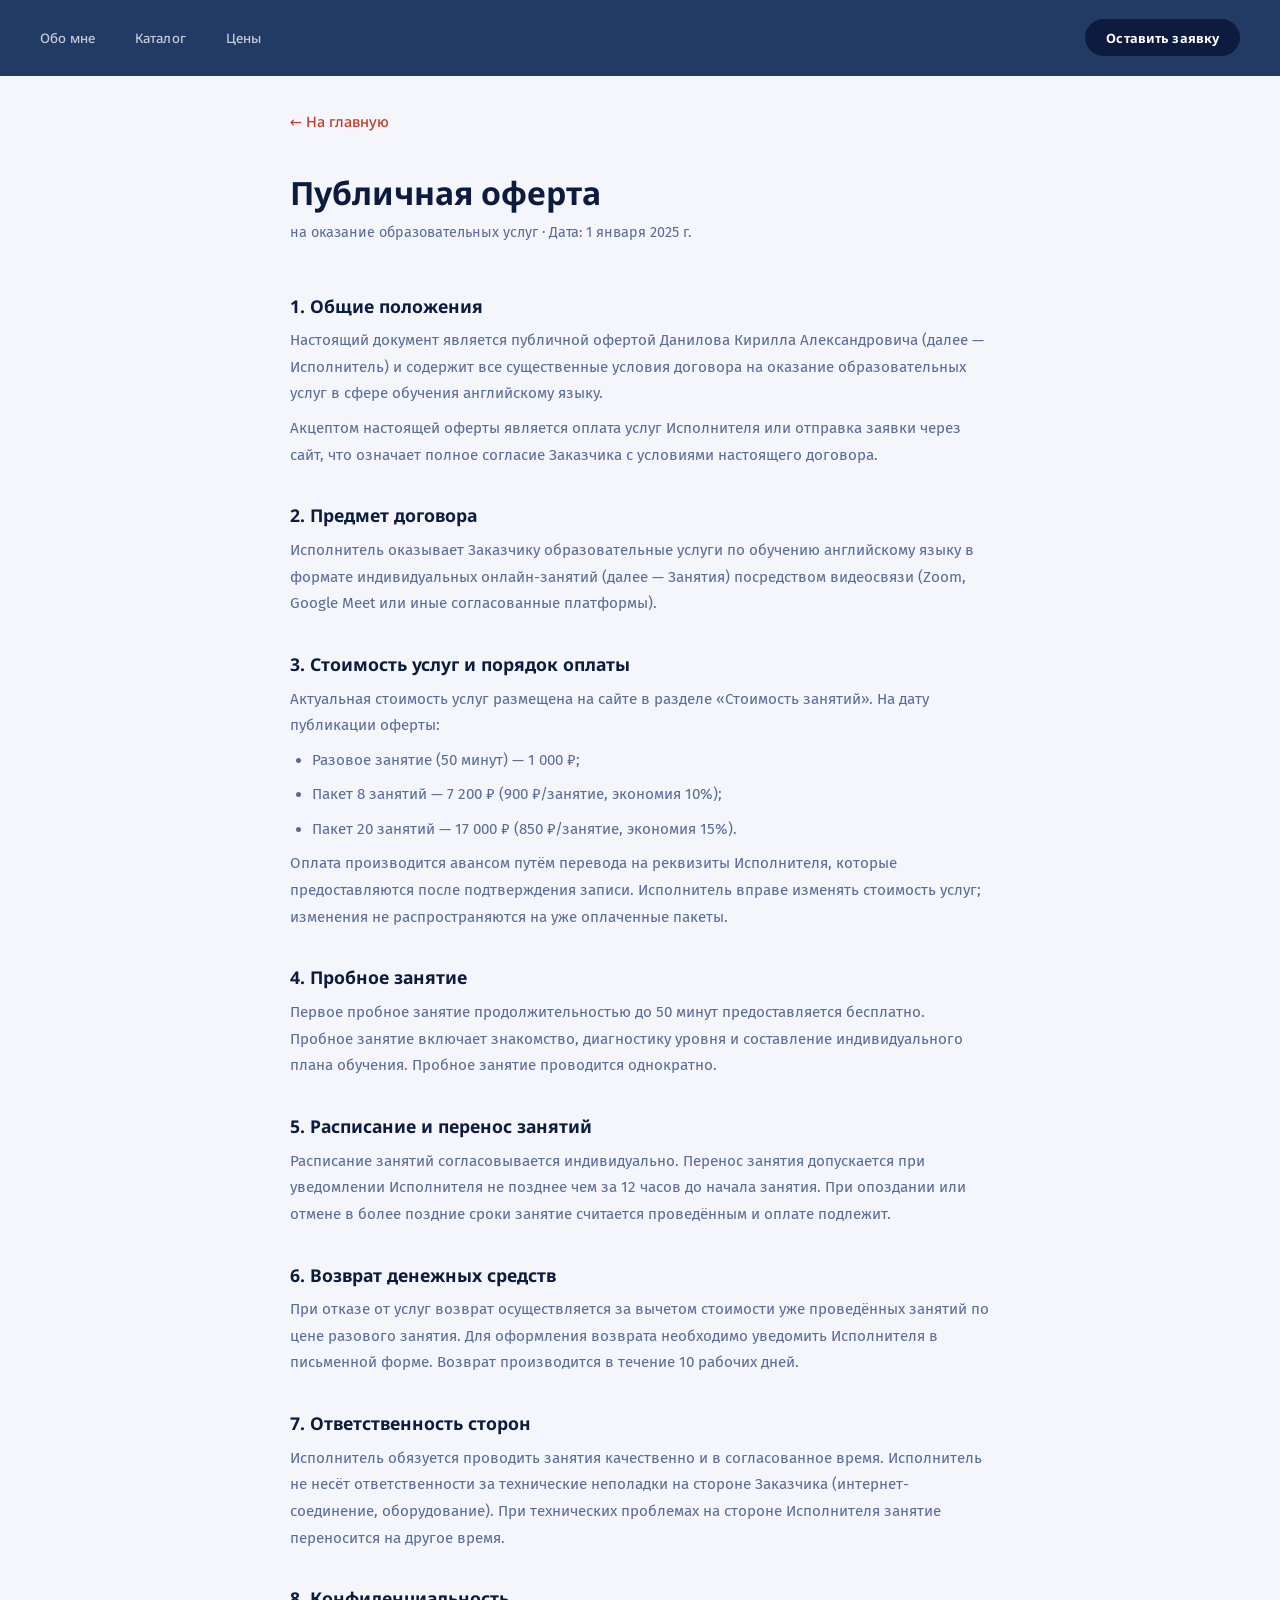
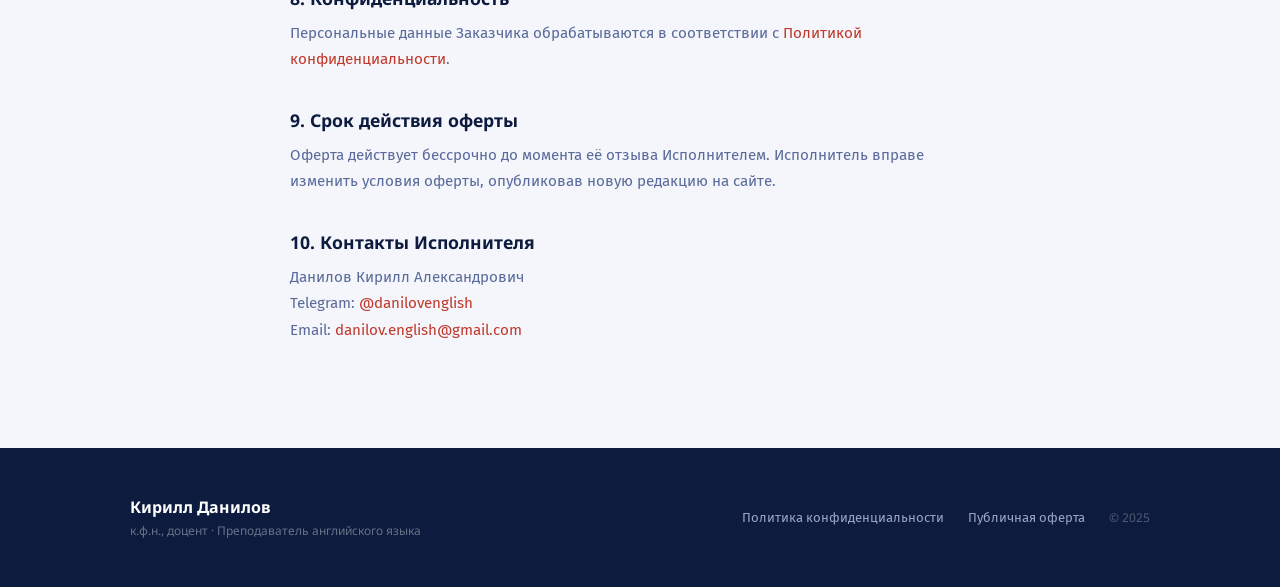
==== offer.html @ 8b26656d "Add privacy policy, public offer, cookie banner, footer links" ====
<!DOCTYPE html>
<html lang="ru">
<head>
  <meta charset="UTF-8" />
  <meta name="viewport" content="width=device-width, initial-scale=1.0" />
  <title>Публичная оферта — Кирилл Данилов</title>
  <link rel="preconnect" href="https://fonts.googleapis.com" />
  <link rel="preconnect" href="https://fonts.gstatic.com" crossorigin />
  <link href="https://fonts.googleapis.com/css2?family=Fira+Sans:wght@400;500&family=Noto+Sans:wght@400;600;700&display=swap" rel="stylesheet" />
  <link rel="stylesheet" href="style.css?v=25" />
  <style>
    .doc { max-width: 780px; margin: 0 auto; padding: 7rem 2.5rem 6rem; }
    .doc h1 { font-family: var(--font-head); font-size: 2rem; font-weight: 700; color: var(--ink); margin-bottom: 0.4rem; }
    .doc .doc__date { color: var(--ink-muted); font-size: 0.9rem; margin-bottom: 3rem; }
    .doc h2 { font-family: var(--font-head); font-size: 1.1rem; font-weight: 700; color: var(--ink); margin: 2.2rem 0 0.6rem; }
    .doc p, .doc li { color: var(--ink-muted); line-height: 1.75; font-size: 0.95rem; margin-bottom: 0.5rem; }
    .doc ul { padding-left: 1.4rem; list-style: disc; }
    .doc a { color: var(--accent); }
    .doc__back { display: inline-flex; align-items: center; gap: 0.4rem; color: var(--ink-mid); font-size: 0.9rem; font-weight: 500; margin-bottom: 2.5rem; font-family: var(--font-head); }
    .doc__back:hover { color: var(--accent); }
  </style>
</head>
<body>
<nav class="nav scrolled" id="nav">
  <div class="nav__inner" style="background: rgba(26,53,96,0.97);">
    <div class="nav__links">
      <a href="index.html#about">Обо мне</a>
      <a href="index.html#courses">Каталог</a>
      <a href="index.html#price">Цены</a>
    </div>
    <a href="index.html#booking" class="btn btn--nav">Оставить заявку</a>
  </div>
</nav>

<main class="doc">
  <a href="index.html" class="doc__back">← На главную</a>
  <h1>Публичная оферта</h1>
  <p class="doc__date">на оказание образовательных услуг · Дата: 1 января 2025 г.</p>

  <h2>1. Общие положения</h2>
  <p>Настоящий документ является публичной офертой Данилова Кирилла Александровича (далее — Исполнитель) и содержит все существенные условия договора на оказание образовательных услуг в сфере обучения английскому языку.</p>
  <p>Акцептом настоящей оферты является оплата услуг Исполнителя или отправка заявки через сайт, что означает полное согласие Заказчика с условиями настоящего договора.</p>

  <h2>2. Предмет договора</h2>
  <p>Исполнитель оказывает Заказчику образовательные услуги по обучению английскому языку в формате индивидуальных онлайн-занятий (далее — Занятия) посредством видеосвязи (Zoom, Google Meet или иные согласованные платформы).</p>

  <h2>3. Стоимость услуг и порядок оплаты</h2>
  <p>Актуальная стоимость услуг размещена на сайте в разделе «Стоимость занятий». На дату публикации оферты:</p>
  <ul>
    <li>Разовое занятие (50 минут) — 1 000 ₽;</li>
    <li>Пакет 8 занятий — 7 200 ₽ (900 ₽/занятие, экономия 10%);</li>
    <li>Пакет 20 занятий — 17 000 ₽ (850 ₽/занятие, экономия 15%).</li>
  </ul>
  <p>Оплата производится авансом путём перевода на реквизиты Исполнителя, которые предоставляются после подтверждения записи. Исполнитель вправе изменять стоимость услуг; изменения не распространяются на уже оплаченные пакеты.</p>

  <h2>4. Пробное занятие</h2>
  <p>Первое пробное занятие продолжительностью до 50 минут предоставляется бесплатно. Пробное занятие включает знакомство, диагностику уровня и составление индивидуального плана обучения. Пробное занятие проводится однократно.</p>

  <h2>5. Расписание и перенос занятий</h2>
  <p>Расписание занятий согласовывается индивидуально. Перенос занятия допускается при уведомлении Исполнителя не позднее чем за 12 часов до начала занятия. При опоздании или отмене в более поздние сроки занятие считается проведённым и оплате подлежит.</p>

  <h2>6. Возврат денежных средств</h2>
  <p>При отказе от услуг возврат осуществляется за вычетом стоимости уже проведённых занятий по цене разового занятия. Для оформления возврата необходимо уведомить Исполнителя в письменной форме. Возврат производится в течение 10 рабочих дней.</p>

  <h2>7. Ответственность сторон</h2>
  <p>Исполнитель обязуется проводить занятия качественно и в согласованное время. Исполнитель не несёт ответственности за технические неполадки на стороне Заказчика (интернет-соединение, оборудование). При технических проблемах на стороне Исполнителя занятие переносится на другое время.</p>

  <h2>8. Конфиденциальность</h2>
  <p>Персональные данные Заказчика обрабатываются в соответствии с <a href="privacy.html">Политикой конфиденциальности</a>.</p>

  <h2>9. Срок действия оферты</h2>
  <p>Оферта действует бессрочно до момента её отзыва Исполнителем. Исполнитель вправе изменить условия оферты, опубликовав новую редакцию на сайте.</p>

  <h2>10. Контакты Исполнителя</h2>
  <p>Данилов Кирилл Александрович<br>
  Telegram: <a href="https://t.me/danilovenglish" target="_blank">@danilovenglish</a><br>
  Email: <a href="mailto:danilov.english@gmail.com">danilov.english@gmail.com</a></p>
</main>

<footer class="footer">
  <div class="container footer__inner">
    <div>
      <div class="footer__name">Кирилл Данилов</div>
      <div class="footer__sub">к.ф.н., доцент · Преподаватель английского языка</div>
    </div>
    <div style="display:flex;gap:1.5rem;align-items:center;flex-wrap:wrap;">
      <a href="privacy.html" style="color:var(--ink-faint);font-size:0.82rem;">Политика конфиденциальности</a>
      <a href="offer.html" style="color:var(--ink-faint);font-size:0.82rem;">Публичная оферта</a>
      <div class="footer__copy">© 2025</div>
    </div>
  </div>
</footer>
</body>
</html>
---- style.css ----
/* ── Variables ── */
:root {
  --warm:         #EEF1F8;
  --warm-mid:     #D6DCF0;
  --warm-dark:    #B0BCE0;
  --accent:       #C0392B;
  --accent-hi:    #A93226;
  --accent-light: #FDECEA;
  --stone:        #E8ECF5;
  --ink:          #0D1B3E;
  --ink-mid:      #2E4080;
  --ink-muted:    #5A6A9A;
  --ink-faint:    #9AA4C8;
  --bg:           #F4F6FB;
  --white:        #ffffff;
  --dark:         #1A3560;
  --border:       #D0D8EE;
  --radius-sm:    10px;
  --radius-md:    18px;
  --radius-lg:    28px;
  --radius-pill:  999px;
  --font-head:    'Noto Sans', system-ui, sans-serif;
  --font-body:    'Fira Sans', system-ui, sans-serif;
  --transition:   0.22s cubic-bezier(0.16, 1, 0.3, 1);
  --shadow-card:  0 1px 3px rgba(30,28,26,0.06), 0 4px 16px rgba(30,28,26,0.06);
  --shadow-lg:    0 4px 24px rgba(30,28,26,0.12), 0 1px 4px rgba(30,28,26,0.06);
}

/* ── Reset ── */
*, *::before, *::after { box-sizing: border-box; margin: 0; padding: 0; }
html { scroll-behavior: smooth; font-size: 16px; }
body {
  font-family: var(--font-body);
  color: var(--ink);
  background: var(--bg);
  overflow-x: hidden;
  -webkit-font-smoothing: antialiased;
}
img { max-width: 100%; display: block; }
a   { text-decoration: none; color: inherit; }
ul  { list-style: none; }

.container {
  max-width: 1100px;
  margin: 0 auto;
  padding: 0 2.5rem;
}

/* ── Buttons ── */
.btn {
  display: inline-flex;
  align-items: center;
  justify-content: center;
  font-family: var(--font-head);
  font-weight: 700;
  font-size: 0.9rem;
  padding: 0.9rem 2rem;
  border: none;
  border-radius: var(--radius-pill);
  cursor: pointer;
  transition: transform var(--transition), background var(--transition), box-shadow var(--transition);
  white-space: nowrap;
  letter-spacing: 0.01em;
}
.btn--pink {
  background: var(--accent);
  color: var(--white);
  box-shadow: 0 2px 8px rgba(184,112,84,0.3);
}
.btn--pink:hover {
  background: var(--accent-hi);
  transform: translateY(-2px);
  box-shadow: 0 4px 16px rgba(184,112,84,0.35);
}
.btn--pink:active { transform: translateY(0); }
.btn--outline {
  background: transparent;
  color: var(--ink);
  border: 1.5px solid var(--border);
}
.btn--outline:hover {
  border-color: var(--ink);
  background: var(--ink);
  color: var(--white);
  transform: translateY(-1px);
}
.btn--nav {
  background: var(--ink);
  color: var(--white);
  font-size: 0.8rem;
  padding: 0.6rem 1.3rem;
}
.btn--nav:hover {
  background: var(--ink-mid);
  transform: translateY(-1px);
}
.btn--full { width: 100%; justify-content: center; }

/* ── Typography helpers ── */
.section-heading {
  font-family: var(--font-head);
  font-size: clamp(2.2rem, 4vw, 3.8rem);
  font-weight: 900;
  line-height: 1.0;
  letter-spacing: -0.03em;
  color: var(--ink);
  text-transform: uppercase;
  text-wrap: balance;
}
.heading-underline {
  text-decoration: underline;
  text-decoration-color: var(--accent);
  text-underline-offset: 8px;
  text-decoration-thickness: 4px;
}

/* ─────────────────────────────
   NAV
───────────────────────────── */
.nav {
  position: fixed;
  top: 0; left: 0; right: 0;
  z-index: 200;
}
.nav__inner {
  display: flex;
  align-items: center;
  justify-content: space-between;
  padding: 1.2rem 2.5rem;
  transition: background var(--transition), box-shadow var(--transition);
}
.nav.scrolled .nav__inner {
  background: rgba(26, 53, 96, 0.97);
  backdrop-filter: blur(16px);
  -webkit-backdrop-filter: blur(16px);
  box-shadow: 0 1px 0 rgba(255,255,255,0.1);
}
.nav__links {
  display: flex;
  gap: 2.5rem;
}
.nav__links a {
  font-family: var(--font-head);
  font-size: 0.82rem;
  font-weight: 500;
  color: rgba(255,255,255,0.75);
  transition: color var(--transition);
  letter-spacing: 0.01em;
}
.nav__links a:hover { color: var(--white); }
.nav.scrolled .nav__links a { color: rgba(255,255,255,0.75); }
.nav.scrolled .nav__links a:hover { color: var(--white); }
.nav__burger {
  display: none;
  flex-direction: column;
  gap: 5px;
  background: none;
  border: none;
  cursor: pointer;
  padding: 4px;
}
.nav__burger span {
  display: block;
  width: 22px;
  height: 2px;
  background: var(--ink);
  border-radius: 2px;
  transition: var(--transition);
}
.nav__burger.open span:nth-child(1) { transform: translateY(7px) rotate(45deg); }
.nav__burger.open span:nth-child(2) { opacity: 0; }
.nav__burger.open span:nth-child(3) { transform: translateY(-7px) rotate(-45deg); }

.nav__mobile {
  display: none;
  flex-direction: column;
  align-items: center;
  gap: 1.5rem;
  position: fixed;
  inset: 0;
  background: rgba(245, 242, 237, 0.98);
  justify-content: center;
  z-index: 199;
  padding: 2rem;
}
.nav__mobile.open { display: flex; }
.nav__mobile-link {
  font-family: var(--font-head);
  font-size: 1.5rem;
  font-weight: 700;
  color: var(--ink);
  transition: color var(--transition);
}
.nav__mobile-link:hover { color: var(--accent); }
.nav__mobile-cta {
  background: var(--accent);
  color: var(--white);
  padding: 0.9rem 2.5rem;
  border-radius: var(--radius-pill);
  margin-top: 0.5rem;
  font-family: var(--font-head);
  font-weight: 700;
  font-size: 0.9rem;
}

/* ─────────────────────────────
   HERO
───────────────────────────── */
.hero {
  padding-top: 5rem;
  background: var(--dark);
  min-height: 100dvh;
  display: flex;
  flex-direction: column;
  justify-content: center;
}
.hero .hero__heading,
.hero .hero__sub { color: var(--white); }
.hero .hero__sub { color: rgba(255,255,255,0.75); }
.hero .hero__heading em { color: #FF6B5B; }
.hero .hero__sub-mark { background: rgba(255,255,255,0.15); color: var(--white); }
.hero__inner {
  display: flex;
  flex-direction: column;
  align-items: center;
  text-align: center;
  max-width: 780px;
  margin: 0 auto;
  padding: 5rem 2.5rem 2rem;
  width: 100%;
}
.hero__left {
  display: flex;
  flex-direction: column;
  align-items: center;
  justify-content: center;
  text-align: center;
}
.hero__heading {
  font-family: var(--font-head);
  font-size: clamp(2.8rem, 6vw, 5rem);
  font-weight: 900;
  line-height: 1.0;
  letter-spacing: -0.04em;
  color: var(--ink);
  margin-bottom: 1.5rem;
  text-wrap: balance;
}
.hero__heading em {
  font-style: normal;
  color: var(--accent);
}
.hero__sub {
  font-size: 1rem;
  color: var(--ink-mid);
  margin-bottom: 2rem;
  line-height: 1.65;
}
.hero__sub-mark {
  display: inline;
  background: var(--white);
  padding: 0.12em 0.45em;
  border-radius: 4px;
  font-weight: 600;
  font-style: italic;
  text-decoration: underline;
  text-decoration-color: var(--accent);
  text-underline-offset: 3px;
}
.hero__actions {
  display: flex;
  flex-direction: column;
  align-items: center;
  gap: 1.5rem;
}
.hero__cta {
  font-size: 1rem;
  padding: 1.1rem 2.4rem;
}
.hero__audio {
  display: flex;
  flex-direction: column;
  gap: 0.4rem;
}
.audio-label {
  font-family: var(--font-head);
  font-size: 0.65rem;
  letter-spacing: 0.12em;
  text-transform: uppercase;
  color: rgba(255,255,255,0.55);
  font-weight: 600;
}
.audio-player {
  display: inline-flex;
  align-items: center;
  gap: 0.8rem;
  border: 1.5px solid rgba(255,255,255,0.2);
  border-radius: var(--radius-pill);
  padding: 0.5rem 1.1rem 0.5rem 0.5rem;
  background: rgba(255,255,255,0.1);
  width: fit-content;
}
.audio-btn {
  width: 32px; height: 32px;
  border-radius: 50%;
  border: none;
  background: var(--ink);
  color: var(--white);
  display: flex;
  align-items: center;
  justify-content: center;
  cursor: pointer;
  flex-shrink: 0;
  transition: background var(--transition), transform var(--transition);
}
.audio-btn:hover { background: var(--accent); transform: scale(1.05); }
.audio-btn svg { width: 13px; height: 13px; }
.audio-track {
  width: 90px; height: 2px;
  background: var(--warm-mid);
  border-radius: 2px;
  overflow: hidden;
  cursor: pointer;
}
.audio-progress {
  height: 100%;
  width: 0%;
  background: var(--accent);
  border-radius: 2px;
}
.audio-time {
  font-family: var(--font-head);
  font-size: 0.68rem;
  color: rgba(255,255,255,0.55);
  min-width: 2.2rem;
  font-variant-numeric: tabular-nums;
}

.hero__right {
  display: flex;
  align-items: flex-end;
  justify-content: center;
}
.hero__photo-wrap {
  position: relative;
  width: 100%;
  max-width: 480px;
  height: clamp(380px, 56vh, 580px);
  border-radius: var(--radius-lg) var(--radius-lg) 0 0;
  overflow: hidden;
  background: var(--warm-dark);
}
.hero__photo {
  width: 100%;
  height: 100%;
  object-fit: cover;
  object-position: center 20%;
}
.hero__photo-placeholder {
  display: none;
  position: absolute; inset: 0;
  align-items: center; justify-content: center;
  font-family: var(--font-head);
  font-size: 5rem; font-weight: 900;
  color: rgba(0,0,0,0.15);
}
.hero__photo-wrap.no-photo .hero__photo-placeholder { display: flex; }

/* Chips row */
.hero__skyline {
  position: absolute;
  bottom: 0;
  left: 0;
  width: 100%;
  height: 320px;
  color: rgba(255,255,255,0.14);
  pointer-events: none;
  overflow: hidden;
  mask-image: linear-gradient(to top, black 0%, black 40%, transparent 100%);
  -webkit-mask-image: linear-gradient(to top, black 0%, black 40%, transparent 100%);
}
.hero__skyline img {
  width: 100%;
  height: 100%;
  object-fit: cover;
  object-position: center bottom;
  display: block;
  filter: brightness(0) invert(1);
  opacity: 0.18;
}
.hero {
  position: relative;
}
.hero__inner, .hero__chips {
  position: relative;
  z-index: 1;
}

.hero__chips {
  display: grid;
  grid-template-columns: repeat(3, 1fr);
  gap: 1rem;
  max-width: 1200px;
  margin: 0 auto;
  padding: 2rem 2.5rem 3rem;
  border-top: 1px solid rgba(255,255,255,0.15);
  margin-top: 2rem;
}
.chip {
  padding: 1rem 1.4rem;
  border-radius: var(--radius-md);
  font-family: var(--font-head);
  font-size: 0.82rem;
  font-weight: 600;
  line-height: 1.4;
  transition: transform var(--transition);
}
.chip:hover { transform: translateY(-2px); }
.chip--dark {
  background: rgba(255,255,255,0.12);
  color: var(--white);
  border: 1px solid rgba(255,255,255,0.18);
}
.chip--white {
  background: rgba(255,255,255,0.18);
  color: var(--white);
  border: 1px solid rgba(255,255,255,0.25);
}

/* ─────────────────────────────
   ABOUT
───────────────────────────── */
.about {
  background: var(--white);
  padding: 8rem 0;
}
.about__inner {
  max-width: 1100px;
  margin: 0 auto;
  padding: 0 2.5rem;
  display: grid;
  grid-template-columns: 280px 1fr;
  gap: 5rem;
  align-items: start;
}
.about__left {
  display: flex;
  flex-direction: column;
  gap: 2rem;
}
.about__photo-wrap {
  border-radius: var(--radius-lg);
  overflow: hidden;
  aspect-ratio: 3/4;
  background: var(--warm-dark);
}
.about__photo {
  width: 100%;
  height: 100%;
  object-fit: cover;
  object-position: center 20%;
}
.about__lead {
  font-size: 1.1rem;
  font-weight: 500;
  line-height: 1.72;
  color: var(--ink);
  margin-bottom: 1.4rem;
  text-wrap: pretty;
}
.about__text {
  font-size: 0.98rem;
  line-height: 1.9;
  color: var(--ink-mid);
  margin-bottom: 2rem;
  max-width: 60ch;
  text-wrap: pretty;
}
.about__quote {
  font-style: italic;
  font-size: 1.05rem;
  line-height: 1.75;
  color: var(--accent-hi);
  padding: 1.4rem 1.8rem;
  background: var(--accent-light);
  border-radius: var(--radius-md);
  max-width: 54ch;
}

/* ─────────────────────────────
   COURSES
───────────────────────────── */
.courses {
  background: var(--bg);
  padding: 8rem 0;
  border-top: 1px solid var(--border);
}
.courses .section-heading { margin-bottom: 3rem; }
.courses__bento {
  display: grid;
  grid-template-columns: repeat(3, 1fr);
  gap: 1rem;
}
.course-card {
  background: var(--white);
  border-radius: var(--radius-md);
  padding: 2.2rem 2rem;
  display: flex;
  flex-direction: column;
  gap: 0.75rem;
  box-shadow: var(--shadow-card);
  transition: transform var(--transition), box-shadow var(--transition);
}
.course-card:hover {
  transform: translateY(-4px);
  box-shadow: var(--shadow-lg);
}
.course-card--lg {
  grid-column: span 2;
  background: var(--warm);
  box-shadow: none;
}
.course-card--lg:hover { box-shadow: none; }
.course-card--accent {
  background: var(--accent-light);
  box-shadow: none;
}
.course-card--accent:hover { box-shadow: none; }
.course-card h3 {
  font-family: var(--font-head);
  font-size: 1rem;
  font-weight: 700;
  color: var(--ink);
  line-height: 1.3;
}
.course-card p {
  font-size: 0.88rem;
  color: var(--ink-mid);
  line-height: 1.7;
  text-wrap: pretty;
}
.course-badge {
  display: inline-block;
  background: var(--accent);
  color: var(--white);
  font-family: var(--font-head);
  font-size: 0.6rem;
  font-weight: 700;
  letter-spacing: 0.07em;
  text-transform: uppercase;
  padding: 0.25em 0.65em;
  border-radius: var(--radius-pill);
  vertical-align: middle;
  margin-left: 0.5em;
}

/* ─────────────────────────────
   WHY
───────────────────────────── */
.why {
  background: var(--white);
  padding: 8rem 0;
}
.why .section-heading { margin-bottom: 3rem; }
.why__bento {
  display: grid;
  grid-template-columns: repeat(3, 1fr);
  gap: 1rem;
}
.why-card {
  background: var(--stone);
  border-radius: var(--radius-md);
  padding: 2rem 1.8rem;
  display: flex;
  align-items: center;
  min-height: 150px;
  transition: transform var(--transition), background var(--transition);
}
.why-card:hover {
  transform: translateY(-3px);
  background: var(--warm-mid);
}
.why-card--accent {
  background: var(--warm);
}
.why-card--accent:hover { background: var(--warm-dark); }
.why-card p {
  font-size: 0.95rem;
  color: var(--ink);
  line-height: 1.65;
  font-weight: 500;
  text-wrap: pretty;
}

/* ─────────────────────────────
   PRICE
───────────────────────────── */
.price {
  background: var(--bg);
  padding: 8rem 0;
  border-top: 1px solid var(--border);
}
.price .section-heading { margin-bottom: 3rem; }
.price__grid {
  display: grid;
  grid-template-columns: repeat(3, 1fr);
  gap: 1rem;
  margin-bottom: 1.5rem;
  align-items: stretch;
}
.price-card {
  background: var(--white);
  border-radius: var(--radius-md);
  padding: 2rem 1.8rem;
  display: flex;
  flex-direction: column;
  gap: 0.4rem;
  box-shadow: var(--shadow-card);
}
.price-card .btn {
  align-self: flex-start;
  margin-top: 1.2rem;
}
.price-card--featured {
  background: var(--dark);
  color: var(--white);
  box-shadow: var(--shadow-lg), 0 0 0 1px rgba(255,255,255,0.05) inset;
  transform: translateY(-6px);
}
.price-card__badge {
  font-family: var(--font-head);
  font-size: 0.65rem;
  font-weight: 700;
  color: var(--accent);
  letter-spacing: 0.08em;
  text-transform: uppercase;
  margin-bottom: 0.2rem;
}
.price-card__label {
  font-family: var(--font-head);
  font-size: 0.75rem;
  font-weight: 600;
  color: var(--ink-muted);
  text-transform: uppercase;
  letter-spacing: 0.08em;
}
.price-card__amount {
  font-family: var(--font-head);
  font-size: 2.6rem;
  font-weight: 900;
  color: var(--ink);
  line-height: 1.05;
  margin: 0.6rem 0 0.2rem;
  letter-spacing: -0.03em;
}
.price-card__per {
  font-family: var(--font-head);
  font-size: 0.78rem;
  color: var(--ink-muted);
  font-weight: 500;
}
.price-card__convert {
  font-family: var(--font-head);
  font-size: 0.72rem;
  color: var(--ink-faint);
  font-variant-numeric: tabular-nums;
}
.price-card--featured .price-card__label,
.price-card--featured .price-card__per,
.price-card--featured .price-card__convert,
.price-card--featured .price-card__desc { color: rgba(255,255,255,0.5); }
.price-card--featured .price-card__badge { color: var(--warm); }
.price-card--featured .price-card__amount { color: var(--white); }
.price-card__desc {
  font-size: 0.88rem;
  color: var(--ink-mid);
  line-height: 1.65;
  flex: 1;
  margin: 0.6rem 0 1.4rem;
  text-wrap: pretty;
}

.price__trial {
  background: var(--warm);
  border: 1px solid var(--warm-mid);
  border-radius: var(--radius-md);
  padding: 2rem 2.5rem;
  display: flex;
  align-items: center;
  gap: 2rem;
  flex-wrap: wrap;
}
.price__trial span { flex: 1; font-size: 0.98rem; line-height: 1.55; color: var(--ink-mid); }
.price__trial strong { color: var(--ink); }

/* ─────────────────────────────
   BOOKING
───────────────────────────── */
.booking {
  background: var(--white);
  padding: 8rem 0;
}
.booking .section-heading { margin-bottom: 1.5rem; }
.booking__inner {
  display: grid;
  grid-template-columns: 1fr 1fr;
  gap: 6rem;
  align-items: start;
}
.booking__sub {
  font-size: 0.98rem;
  color: var(--ink-mid);
  line-height: 1.8;
  margin-bottom: 2.2rem;
  max-width: 38ch;
  text-wrap: pretty;
}
.booking__perks {
  display: flex;
  flex-direction: column;
  gap: 0.9rem;
}
.booking__perks li {
  display: flex;
  align-items: center;
  gap: 0.8rem;
  font-family: var(--font-head);
  font-size: 0.9rem;
  color: var(--ink-mid);
  font-weight: 500;
}
.booking__perks li::before {
  content: '';
  width: 6px; height: 6px;
  border-radius: 50%;
  background: var(--accent);
  flex-shrink: 0;
}
.booking__form {
  background: var(--stone);
  border-radius: var(--radius-lg);
  padding: 2.8rem;
}
.booking__form h3 {
  font-family: var(--font-head);
  font-size: 1.1rem;
  font-weight: 700;
  color: var(--ink);
  margin-bottom: 1.8rem;
}
.form-group { margin-bottom: 1.3rem; }
.form-group label {
  display: block;
  font-family: var(--font-head);
  font-size: 0.7rem;
  font-weight: 700;
  letter-spacing: 0.1em;
  text-transform: uppercase;
  color: var(--ink-muted);
  margin-bottom: 0.5rem;
}
.form-group input,
.form-group select,
.form-group textarea {
  width: 100%;
  background: var(--white);
  border: 1.5px solid transparent;
  border-radius: var(--radius-sm);
  padding: 0.85rem 1rem;
  color: var(--ink);
  font-family: var(--font-body);
  font-size: 0.9rem;
  transition: border-color var(--transition);
  outline: none;
  -webkit-appearance: none;
  box-shadow: 0 1px 2px rgba(30,28,26,0.04);
}
.form-group input::placeholder,
.form-group textarea::placeholder { color: var(--ink-faint); }
.form-group input:focus,
.form-group select:focus,
.form-group textarea:focus {
  border-color: var(--accent);
  box-shadow: 0 0 0 3px rgba(184,112,84,0.12);
}
.contact-tabs {
  display: flex;
  gap: 0.4rem;
  margin-bottom: 0.5rem;
}
.contact-tab {
  flex: 1;
  padding: 0.5rem;
  background: var(--white);
  border: 1.5px solid var(--border);
  border-radius: var(--radius-pill);
  color: var(--ink-mid);
  font-family: var(--font-head);
  font-size: 0.78rem;
  font-weight: 600;
  cursor: pointer;
  transition: var(--transition);
}
.contact-tab.active {
  background: var(--ink);
  border-color: var(--ink);
  color: var(--white);
}
.contact-tab:hover:not(.active) {
  border-color: var(--ink-mid);
  color: var(--ink);
  background: var(--stone);
}
.form-note {
  font-family: var(--font-head);
  font-size: 0.7rem;
  color: var(--ink-faint);
  text-align: center;
  margin-top: 0.8rem;
  line-height: 1.5;
}
.form-note a { color: var(--ink-mid); text-decoration: underline; }

/* ─────────────────────────────
   FOOTER
───────────────────────────── */
.footer {
  background: var(--ink);
  padding: 3rem 0;
}
.footer__inner {
  display: flex;
  align-items: center;
  justify-content: space-between;
}
.footer__name {
  font-family: var(--font-head);
  font-size: 1rem;
  font-weight: 700;
  color: var(--white);
  margin-bottom: 0.25rem;
}
.footer__sub {
  font-family: var(--font-head);
  font-size: 0.75rem;
  color: rgba(255,255,255,0.38);
}
.footer__copy {
  font-family: var(--font-head);
  font-size: 0.75rem;
  color: rgba(255,255,255,0.28);
}

/* ─────────────────────────────
   MODAL
───────────────────────────── */
.modal {
  position: fixed; inset: 0;
  background: rgba(0,0,0,0.45);
  backdrop-filter: blur(8px);
  -webkit-backdrop-filter: blur(8px);
  display: flex; align-items: center; justify-content: center;
  z-index: 1000;
  opacity: 0; pointer-events: none;
  transition: opacity 0.2s;
}
.modal.open { opacity: 1; pointer-events: all; }
.modal__box {
  background: var(--white);
  border-radius: var(--radius-lg);
  padding: 3rem 2.5rem;
  text-align: center;
  max-width: 380px; width: 90%;
  box-shadow: var(--shadow-lg);
  transform: translateY(16px);
  transition: transform 0.3s cubic-bezier(0.16, 1, 0.3, 1);
}
.modal.open .modal__box { transform: translateY(0); }
.modal__icon {
  width: 52px; height: 52px;
  border-radius: 50%;
  background: var(--warm);
  color: var(--accent-hi);
  font-family: var(--font-head);
  font-size: 1.2rem; font-weight: 700;
  display: flex; align-items: center; justify-content: center;
  margin: 0 auto 1.4rem;
}
.modal__box h3 {
  font-family: var(--font-head);
  font-size: 1.3rem;
  color: var(--ink);
  margin-bottom: 0.6rem;
  font-weight: 700;
}
.modal__box p {
  color: var(--ink-muted);
  margin-bottom: 1.8rem;
  line-height: 1.65;
  font-size: 0.92rem;
}

/* ── Cookie Banner ── */
.cookie-banner {
  position: fixed;
  bottom: 1.5rem;
  left: 50%;
  transform: translateX(-50%);
  background: var(--ink);
  color: var(--white);
  border-radius: var(--radius-pill);
  padding: 0.85rem 1rem 0.85rem 1.6rem;
  display: flex;
  align-items: center;
  gap: 1.2rem;
  z-index: 900;
  box-shadow: 0 4px 24px rgba(0,0,0,0.22);
  white-space: nowrap;
  font-size: 0.88rem;
}
.cookie-banner p { color: rgba(255,255,255,0.8); margin: 0; }
.cookie-banner a { color: var(--white); text-decoration: underline; }
.cookie-banner__btn { padding: 0.55rem 1.3rem; font-size: 0.82rem; }

@media (max-width: 600px) {
  .cookie-banner { white-space: normal; flex-direction: column; width: calc(100% - 3rem); border-radius: var(--radius-md); text-align: center; }
}

/* ── Footer Links ── */
.footer__links {
  display: flex;
  align-items: center;
  gap: 1.5rem;
  flex-wrap: wrap;
}
.footer__links a {
  color: var(--ink-faint);
  font-size: 0.82rem;
  transition: color var(--transition);
}
.footer__links a:hover { color: var(--ink-mid); }

/* ─────────────────────────────
   ANIMATIONS
───────────────────────────── */
.hero__left,
.hero__right {
  opacity: 0;
  transform: translateY(24px);
  animation: fadeUp 0.7s cubic-bezier(0.16, 1, 0.3, 1) forwards;
}
.hero__left  { animation-delay: 0.1s; }
.hero__right { animation-delay: 0.22s; }
.hero__chips {
  opacity: 0;
  animation: fadeUp 0.6s 0.38s cubic-bezier(0.16, 1, 0.3, 1) forwards;
}

@keyframes fadeUp {
  to { opacity: 1; transform: translateY(0); }
}

.reveal {
  opacity: 0;
  transform: translateY(24px);
  transition: opacity 0.55s cubic-bezier(0.16, 1, 0.3, 1),
              transform 0.55s cubic-bezier(0.16, 1, 0.3, 1);
  transition-delay: calc(var(--i, 0) * 70ms);
}
.reveal.visible { opacity: 1; transform: translateY(0); }

@media (prefers-reduced-motion: reduce) {
  .hero__left, .hero__right, .hero__chips { animation: none; opacity: 1; transform: none; }
  .reveal { transition: none; opacity: 1; transform: none; }
  .btn, .chip, .why-card, .course-card { transition: none; }
}

/* ─────────────────────────────
   RESPONSIVE
───────────────────────────── */
@media (max-width: 1024px) {
  .about__inner { grid-template-columns: 220px 1fr; gap: 3.5rem; }
}

@media (max-width: 960px) {
  .hero__inner {
    grid-template-columns: 1fr;
    text-align: center;
    padding-bottom: 0;
    align-items: center;
  }
  .hero__right { display: none; }
  .hero__left { align-items: center; }
  .hero__actions { align-items: center; }
  .hero__sub { max-width: 42ch; }

  .about__inner { grid-template-columns: 1fr; gap: 2rem; }
  .about__photo-wrap { aspect-ratio: 4/3; max-height: 280px; }
  .about__inner .section-heading { margin-bottom: 1.2rem; }

  .why__bento { grid-template-columns: repeat(2, 1fr); }
  .courses__bento { grid-template-columns: repeat(2, 1fr); }
  .course-card--lg { grid-column: span 2; }

  .price__grid { grid-template-columns: 1fr 1fr; }
  .price-card--featured { transform: none; grid-column: span 2; }
  .price-card--featured .price-card__amount { font-size: 2.2rem; }

  .booking__inner { grid-template-columns: 1fr; gap: 3rem; }
  .booking__sub { max-width: none; }

  .footer__inner { flex-direction: column; gap: 0.6rem; text-align: center; }
}

@media (max-width: 700px) {
  .price__grid { grid-template-columns: 1fr; }
  .price-card--featured { grid-column: span 1; }

  .section-heading { font-size: clamp(2rem, 7.5vw, 3rem); }
  .hero__heading { font-size: clamp(2.4rem, 9vw, 3.8rem); }
  .nav__links { display: none; }
  .nav__burger { display: flex; }
  .btn--nav { font-size: 0.75rem; padding: 0.55rem 1rem; }
  .about { padding: 6rem 0; }
  .courses, .why, .price, .booking { padding: 6rem 0; }
  .why__bento { grid-template-columns: 1fr 1fr; }
  .why-card { min-height: 130px; }
}

@media (max-width: 520px) {
  .courses__bento { grid-template-columns: 1fr; }
  .course-card--lg { grid-column: span 1; }
  .why__bento { grid-template-columns: 1fr; }
  .hero__chips { grid-template-columns: 1fr; }
  .booking__form { padding: 2rem 1.5rem; }
  .price__trial { flex-direction: column; text-align: center; }
  .container { padding: 0 1.5rem; }
  .hero__inner { padding-left: 1.5rem; padding-right: 1.5rem; }
  .hero__chips { padding-left: 1.5rem; padding-right: 1.5rem; }
  .about__inner { padding: 0 1.5rem; }
}
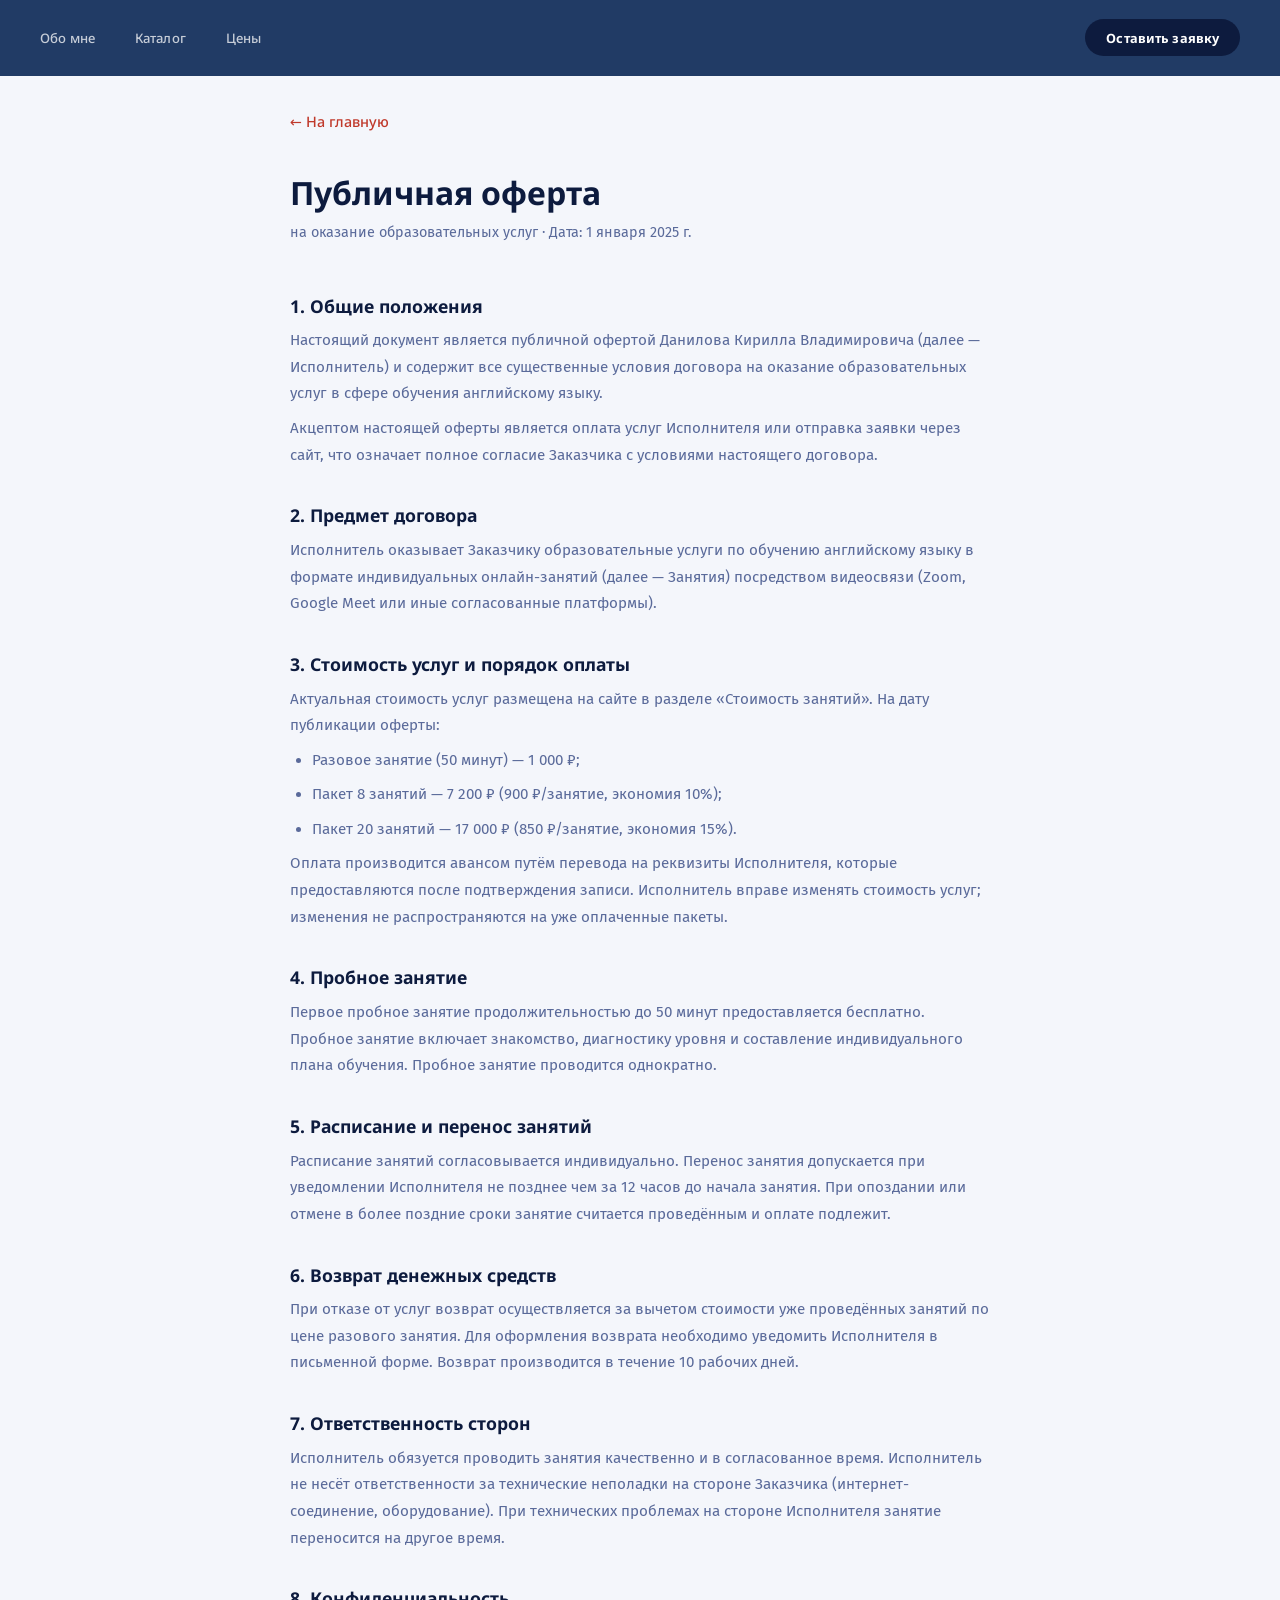
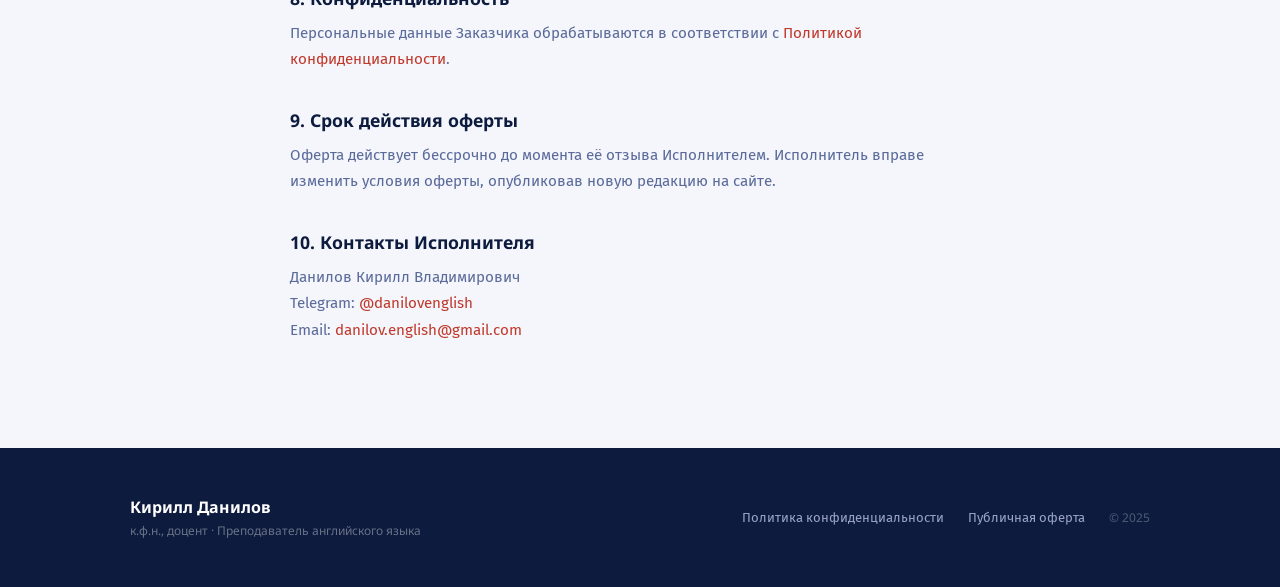
==== commit 1ae9e7ee: "Fix patronymic: Александрович → Владимирович" ====
--- a/offer.html
+++ b/offer.html
@@ -38,7 +38,7 @@
   <p class="doc__date">на оказание образовательных услуг · Дата: 1 января 2025 г.</p>
 
   <h2>1. Общие положения</h2>
-  <p>Настоящий документ является публичной офертой Данилова Кирилла Александровича (далее — Исполнитель) и содержит все существенные условия договора на оказание образовательных услуг в сфере обучения английскому языку.</p>
+  <p>Настоящий документ является публичной офертой Данилова Кирилла Владимировича (далее — Исполнитель) и содержит все существенные условия договора на оказание образовательных услуг в сфере обучения английскому языку.</p>
   <p>Акцептом настоящей оферты является оплата услуг Исполнителя или отправка заявки через сайт, что означает полное согласие Заказчика с условиями настоящего договора.</p>
 
   <h2>2. Предмет договора</h2>
@@ -72,7 +72,7 @@
   <p>Оферта действует бессрочно до момента её отзыва Исполнителем. Исполнитель вправе изменить условия оферты, опубликовав новую редакцию на сайте.</p>
 
   <h2>10. Контакты Исполнителя</h2>
-  <p>Данилов Кирилл Александрович<br>
+  <p>Данилов Кирилл Владимирович<br>
   Telegram: <a href="https://t.me/danilovenglish" target="_blank">@danilovenglish</a><br>
   Email: <a href="mailto:danilov.english@gmail.com">danilov.english@gmail.com</a></p>
 </main>
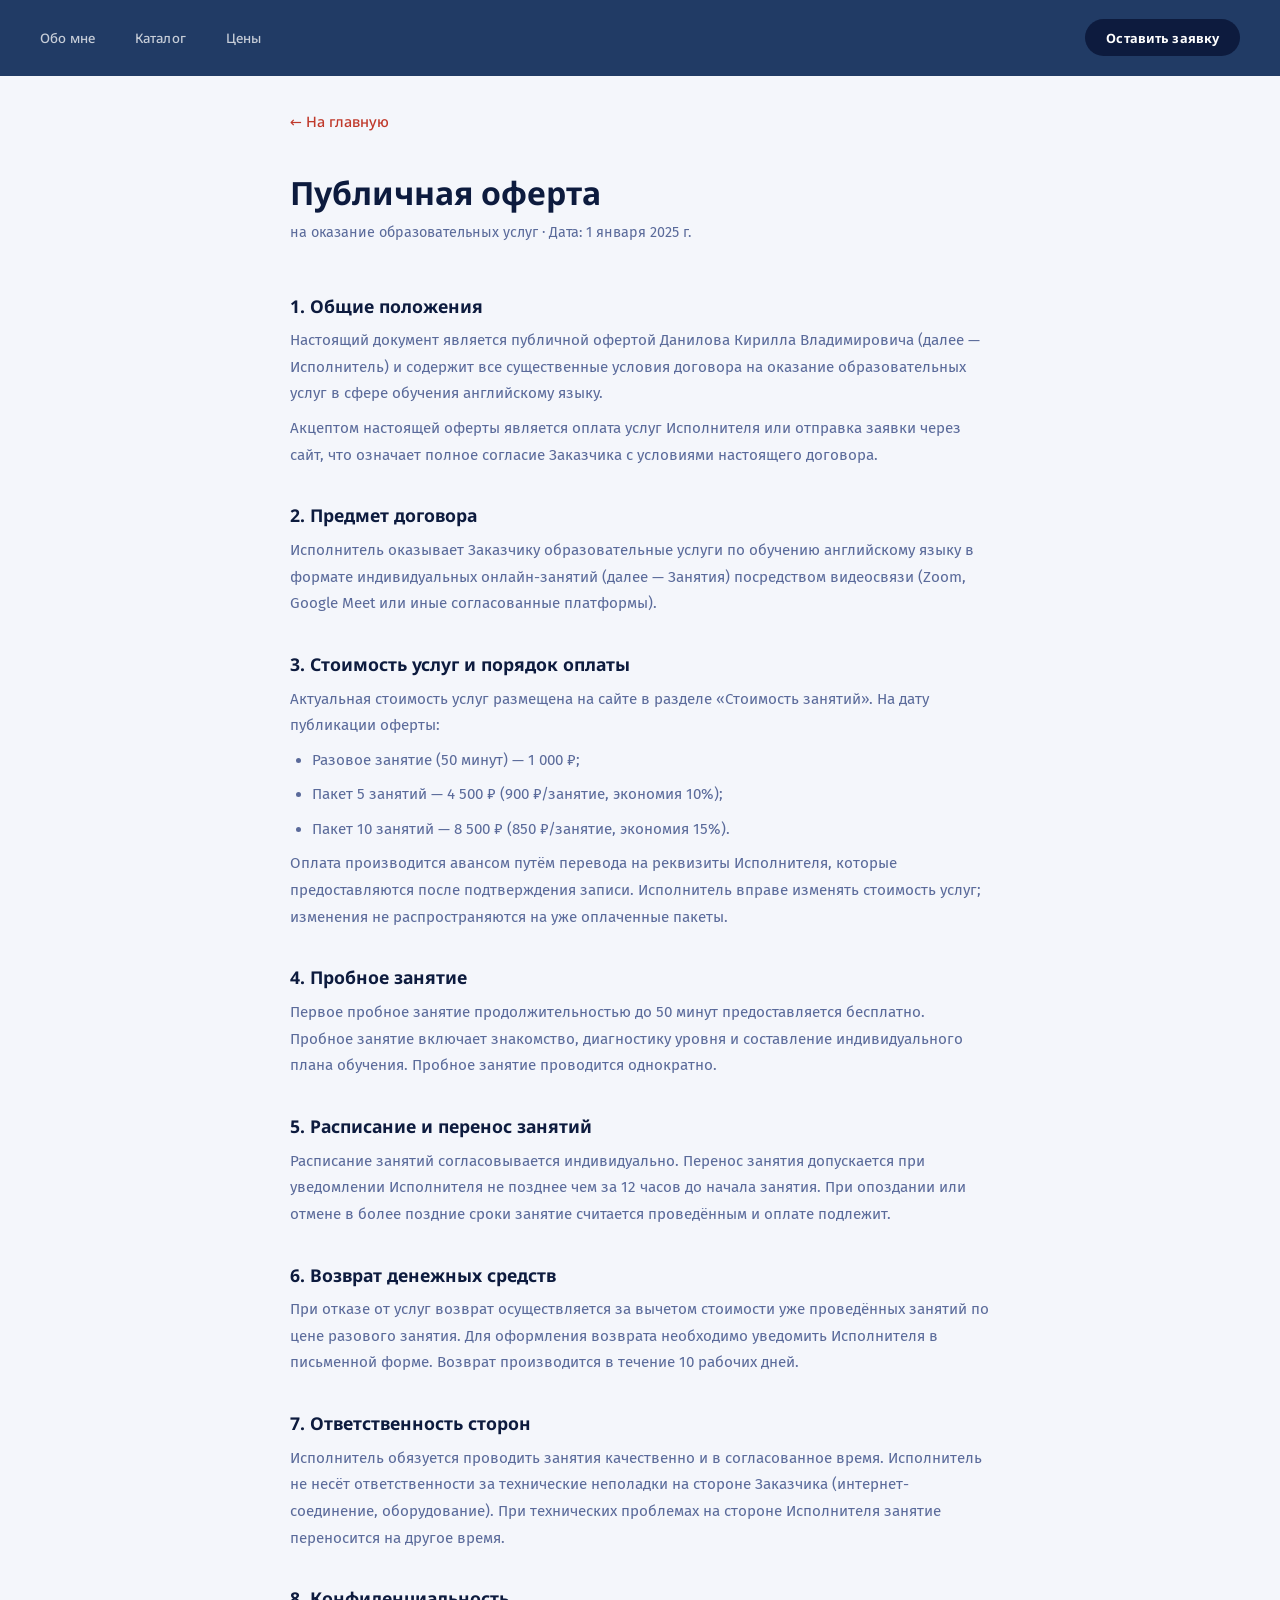
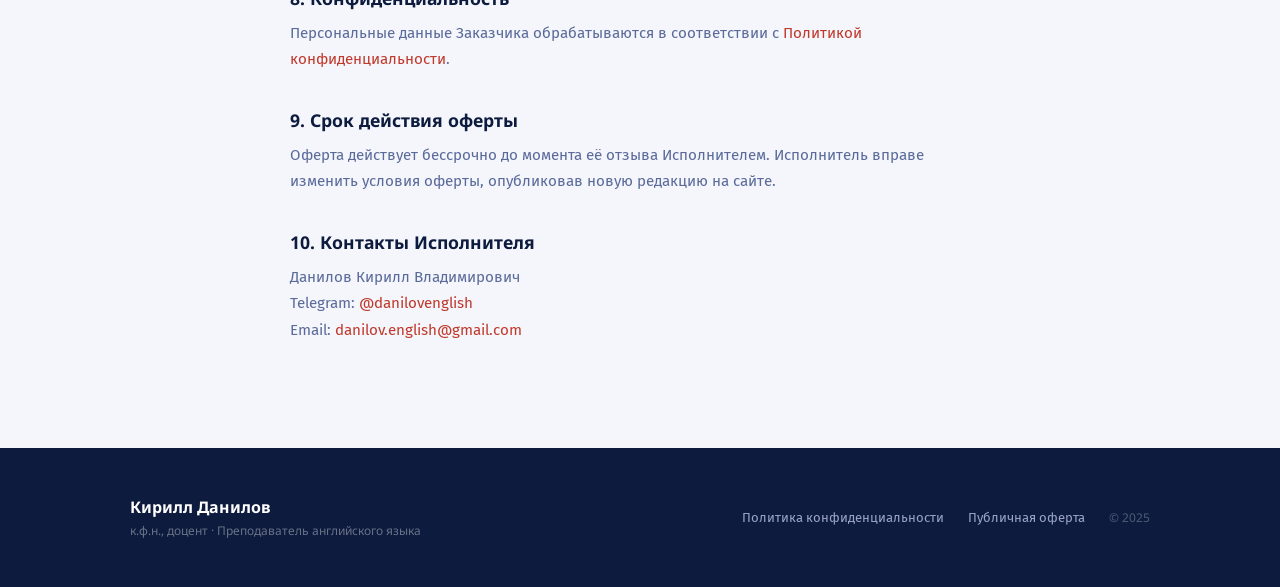
==== commit 6498097c: "Change packages to 5 and 10 lessons" ====
--- a/offer.html
+++ b/offer.html
@@ -48,8 +48,8 @@
   <p>Актуальная стоимость услуг размещена на сайте в разделе «Стоимость занятий». На дату публикации оферты:</p>
   <ul>
     <li>Разовое занятие (50 минут) — 1 000 ₽;</li>
-    <li>Пакет 8 занятий — 7 200 ₽ (900 ₽/занятие, экономия 10%);</li>
-    <li>Пакет 20 занятий — 17 000 ₽ (850 ₽/занятие, экономия 15%).</li>
+    <li>Пакет 5 занятий — 4 500 ₽ (900 ₽/занятие, экономия 10%);</li>
+    <li>Пакет 10 занятий — 8 500 ₽ (850 ₽/занятие, экономия 15%).</li>
   </ul>
   <p>Оплата производится авансом путём перевода на реквизиты Исполнителя, которые предоставляются после подтверждения записи. Исполнитель вправе изменять стоимость услуг; изменения не распространяются на уже оплаченные пакеты.</p>
 
--- a/style.css
+++ b/style.css
@@ -91,7 +91,7 @@
   padding: 0.6rem 1.3rem;
 }
 .btn--nav:hover {
-  background: var(--ink-mid);
+  background: var(--accent);
   transform: translateY(-1px);
 }
 .btn--full { width: 100%; justify-content: center; }
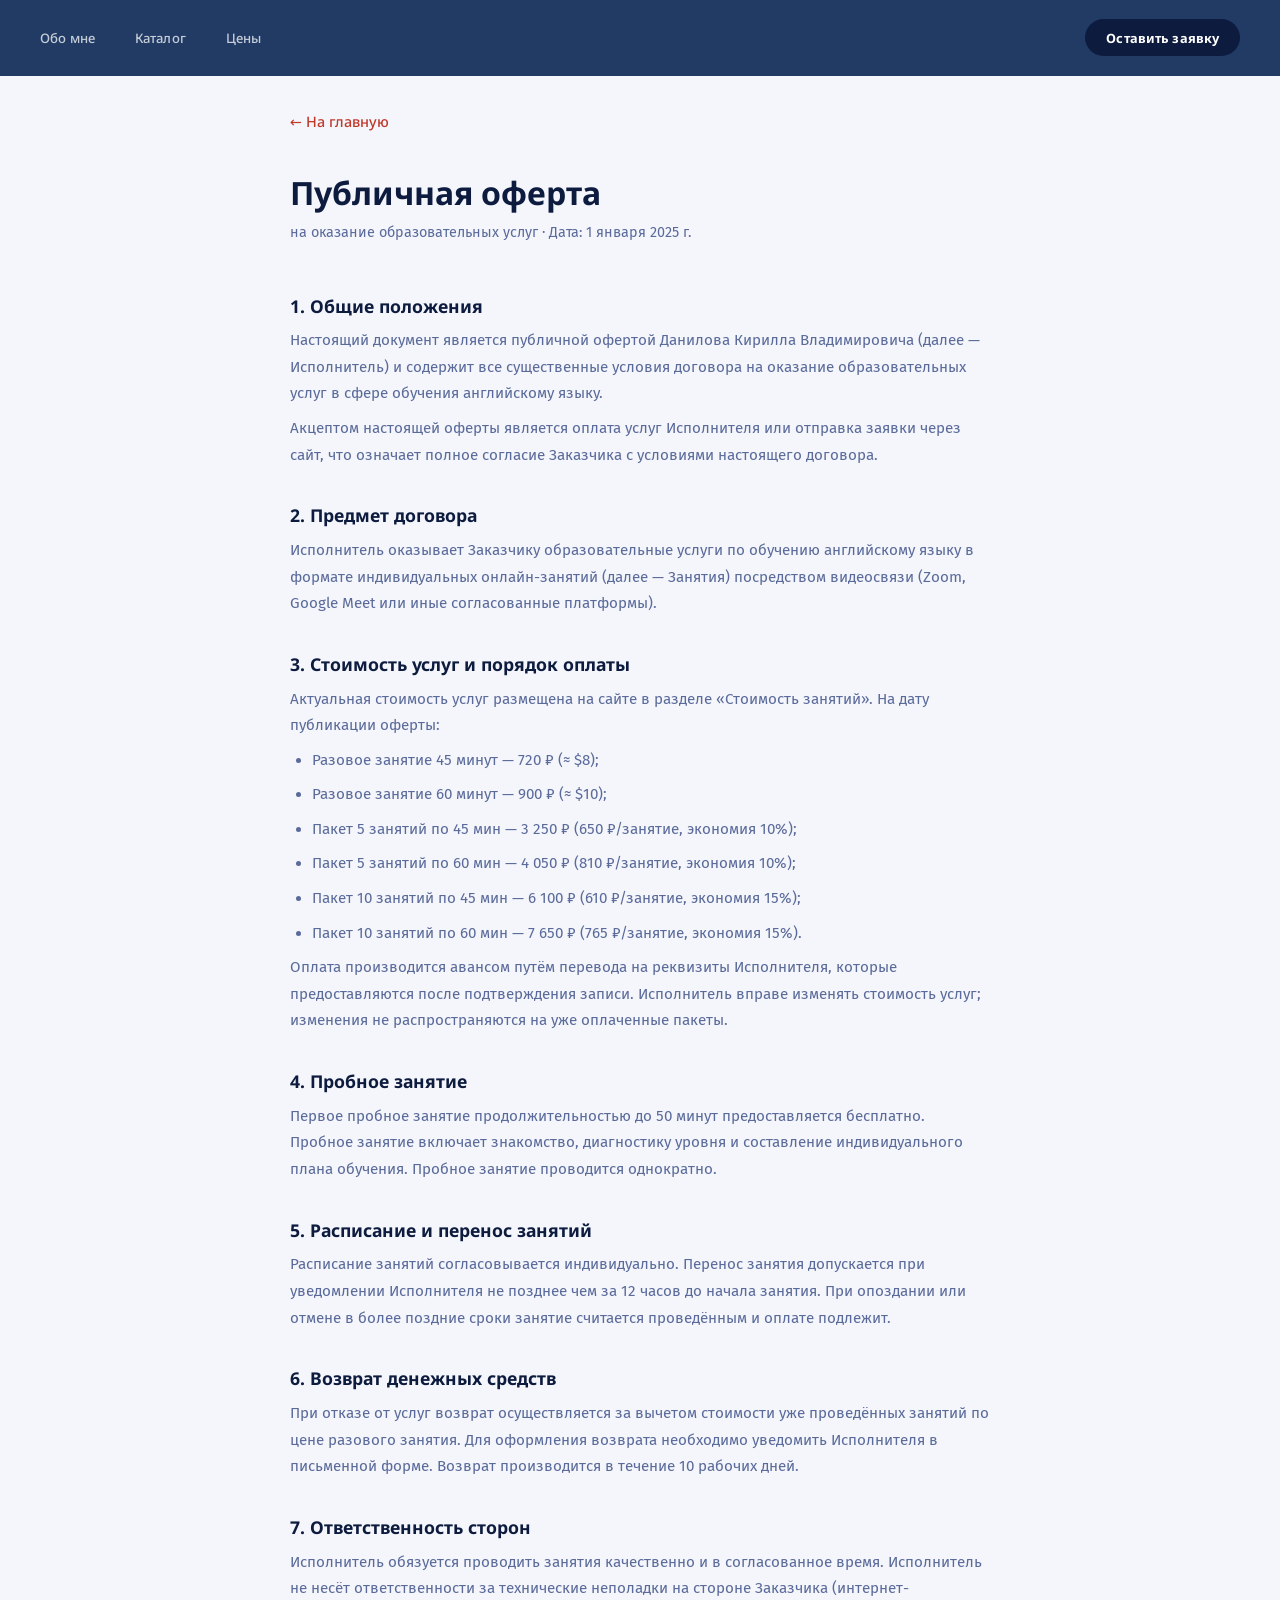
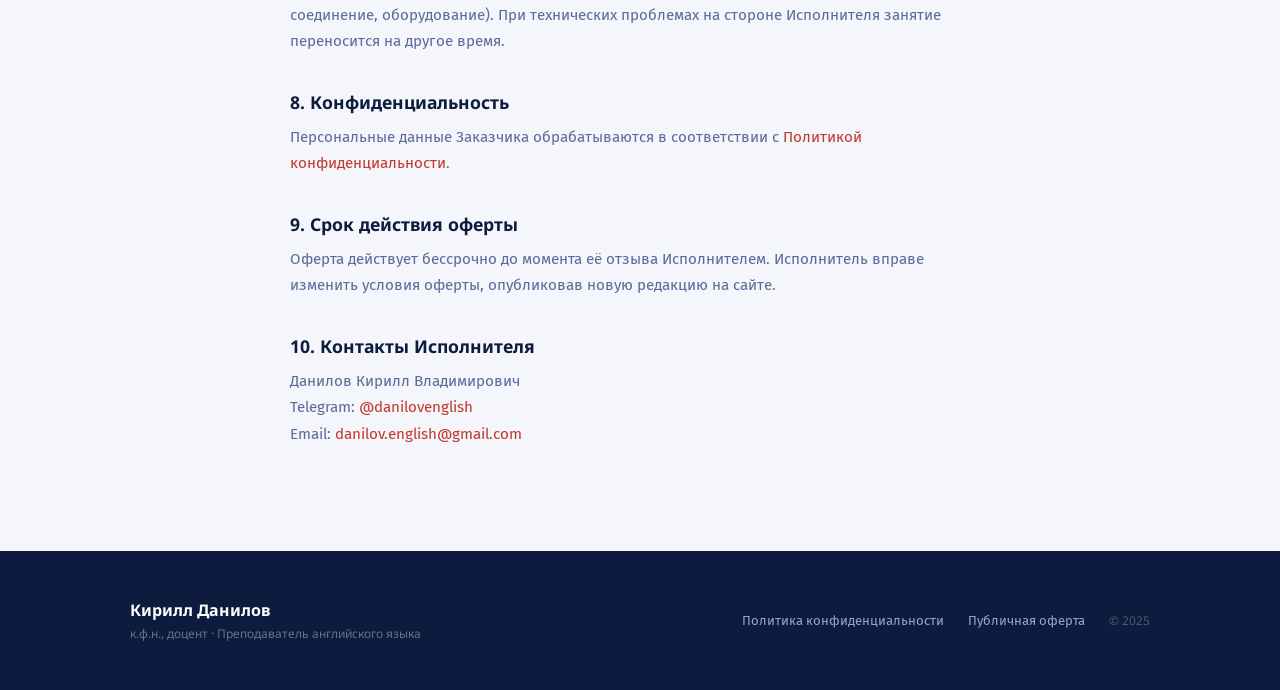
==== commit c8412054: "Update prices: 60min=$10/900₽, 45min=$8/720₽, recalculate all currencies Co-Authored-By: Claude Sonn" ====
--- a/offer.html
+++ b/offer.html
@@ -47,9 +47,12 @@
   <h2>3. Стоимость услуг и порядок оплаты</h2>
   <p>Актуальная стоимость услуг размещена на сайте в разделе «Стоимость занятий». На дату публикации оферты:</p>
   <ul>
-    <li>Разовое занятие (50 минут) — 1 000 ₽;</li>
-    <li>Пакет 5 занятий — 4 500 ₽ (900 ₽/занятие, экономия 10%);</li>
-    <li>Пакет 10 занятий — 8 500 ₽ (850 ₽/занятие, экономия 15%).</li>
+    <li>Разовое занятие 45 минут — 720 ₽ (≈ $8);</li>
+    <li>Разовое занятие 60 минут — 900 ₽ (≈ $10);</li>
+    <li>Пакет 5 занятий по 45 мин — 3 250 ₽ (650 ₽/занятие, экономия 10%);</li>
+    <li>Пакет 5 занятий по 60 мин — 4 050 ₽ (810 ₽/занятие, экономия 10%);</li>
+    <li>Пакет 10 занятий по 45 мин — 6 100 ₽ (610 ₽/занятие, экономия 15%);</li>
+    <li>Пакет 10 занятий по 60 мин — 7 650 ₽ (765 ₽/занятие, экономия 15%).</li>
   </ul>
   <p>Оплата производится авансом путём перевода на реквизиты Исполнителя, которые предоставляются после подтверждения записи. Исполнитель вправе изменять стоимость услуг; изменения не распространяются на уже оплаченные пакеты.</p>
 
--- a/style.css
+++ b/style.css
@@ -163,7 +163,7 @@
   display: block;
   width: 22px;
   height: 2px;
-  background: var(--ink);
+  background: rgba(255,255,255,0.85);
   border-radius: 2px;
   transition: var(--transition);
 }
@@ -178,7 +178,9 @@
   gap: 1.5rem;
   position: fixed;
   inset: 0;
-  background: rgba(245, 242, 237, 0.98);
+  background: rgba(18, 35, 70, 0.98);
+  backdrop-filter: blur(16px);
+  -webkit-backdrop-filter: blur(16px);
   justify-content: center;
   z-index: 199;
   padding: 2rem;
@@ -188,10 +190,10 @@
   font-family: var(--font-head);
   font-size: 1.5rem;
   font-weight: 700;
-  color: var(--ink);
+  color: rgba(255,255,255,0.85);
   transition: color var(--transition);
 }
-.nav__mobile-link:hover { color: var(--accent); }
+.nav__mobile-link:hover { color: var(--white); }
 .nav__mobile-cta {
   background: var(--accent);
   color: var(--white);
@@ -458,7 +460,7 @@
   width: 100%;
   height: 100%;
   object-fit: cover;
-  object-position: center 20%;
+  object-position: 50% 55%;
 }
 .about__lead {
   font-size: 1.1rem;
@@ -600,7 +602,11 @@
   padding: 8rem 0;
   border-top: 1px solid var(--border);
 }
-.price .section-heading { margin-bottom: 3rem; }
+.price .section-heading { margin-bottom: 2rem; }
+.duration-tabs { display: flex; gap: 0.5rem; margin-bottom: 2.5rem; }
+.duration-tab { padding: 0.45rem 1.2rem; border-radius: var(--radius-pill); border: 1.5px solid var(--border); background: transparent; font-family: var(--font-head); font-size: 0.9rem; font-weight: 600; color: var(--ink-muted); cursor: pointer; transition: var(--transition); }
+.duration-tab:hover { border-color: var(--accent); color: var(--accent); }
+.duration-tab.active { background: var(--accent); border-color: var(--accent); color: var(--white); }
 .price__grid {
   display: grid;
   grid-template-columns: repeat(3, 1fr);
@@ -781,7 +787,7 @@
 .form-group select:focus,
 .form-group textarea:focus {
   border-color: var(--accent);
-  box-shadow: 0 0 0 3px rgba(184,112,84,0.12);
+  box-shadow: 0 0 0 3px rgba(192,57,43,0.12);
 }
 .contact-tabs {
   display: flex;
@@ -903,27 +909,28 @@
 /* ── Cookie Banner ── */
 .cookie-banner {
   position: fixed;
-  bottom: 1.5rem;
-  left: 50%;
-  transform: translateX(-50%);
-  background: var(--ink);
-  color: var(--white);
-  border-radius: var(--radius-pill);
-  padding: 0.85rem 1rem 0.85rem 1.6rem;
-  display: flex;
-  align-items: center;
-  gap: 1.2rem;
+  bottom: 0;
+  left: 0;
+  right: 0;
+  background: rgba(255,255,255,0.96);
+  backdrop-filter: blur(12px);
+  -webkit-backdrop-filter: blur(12px);
+  border-top: 1px solid var(--border);
+  padding: 0.75rem 2rem;
+  display: flex;
+  align-items: center;
+  justify-content: center;
+  gap: 1.5rem;
   z-index: 900;
-  box-shadow: 0 4px 24px rgba(0,0,0,0.22);
-  white-space: nowrap;
-  font-size: 0.88rem;
-}
-.cookie-banner p { color: rgba(255,255,255,0.8); margin: 0; }
-.cookie-banner a { color: var(--white); text-decoration: underline; }
-.cookie-banner__btn { padding: 0.55rem 1.3rem; font-size: 0.82rem; }
+  box-shadow: 0 -2px 16px rgba(0,0,0,0.06);
+  font-size: 0.82rem;
+}
+.cookie-banner p { color: var(--ink-muted); margin: 0; }
+.cookie-banner a { color: var(--ink-mid); text-decoration: underline; }
+.cookie-banner__btn { padding: 0.45rem 1.2rem; font-size: 0.8rem; flex-shrink: 0; }
 
 @media (max-width: 600px) {
-  .cookie-banner { white-space: normal; flex-direction: column; width: calc(100% - 3rem); border-radius: var(--radius-md); text-align: center; }
+  .cookie-banner { gap: 0.8rem; padding: 0.75rem 1.2rem; }
 }
 
 /* ── Footer Links ── */
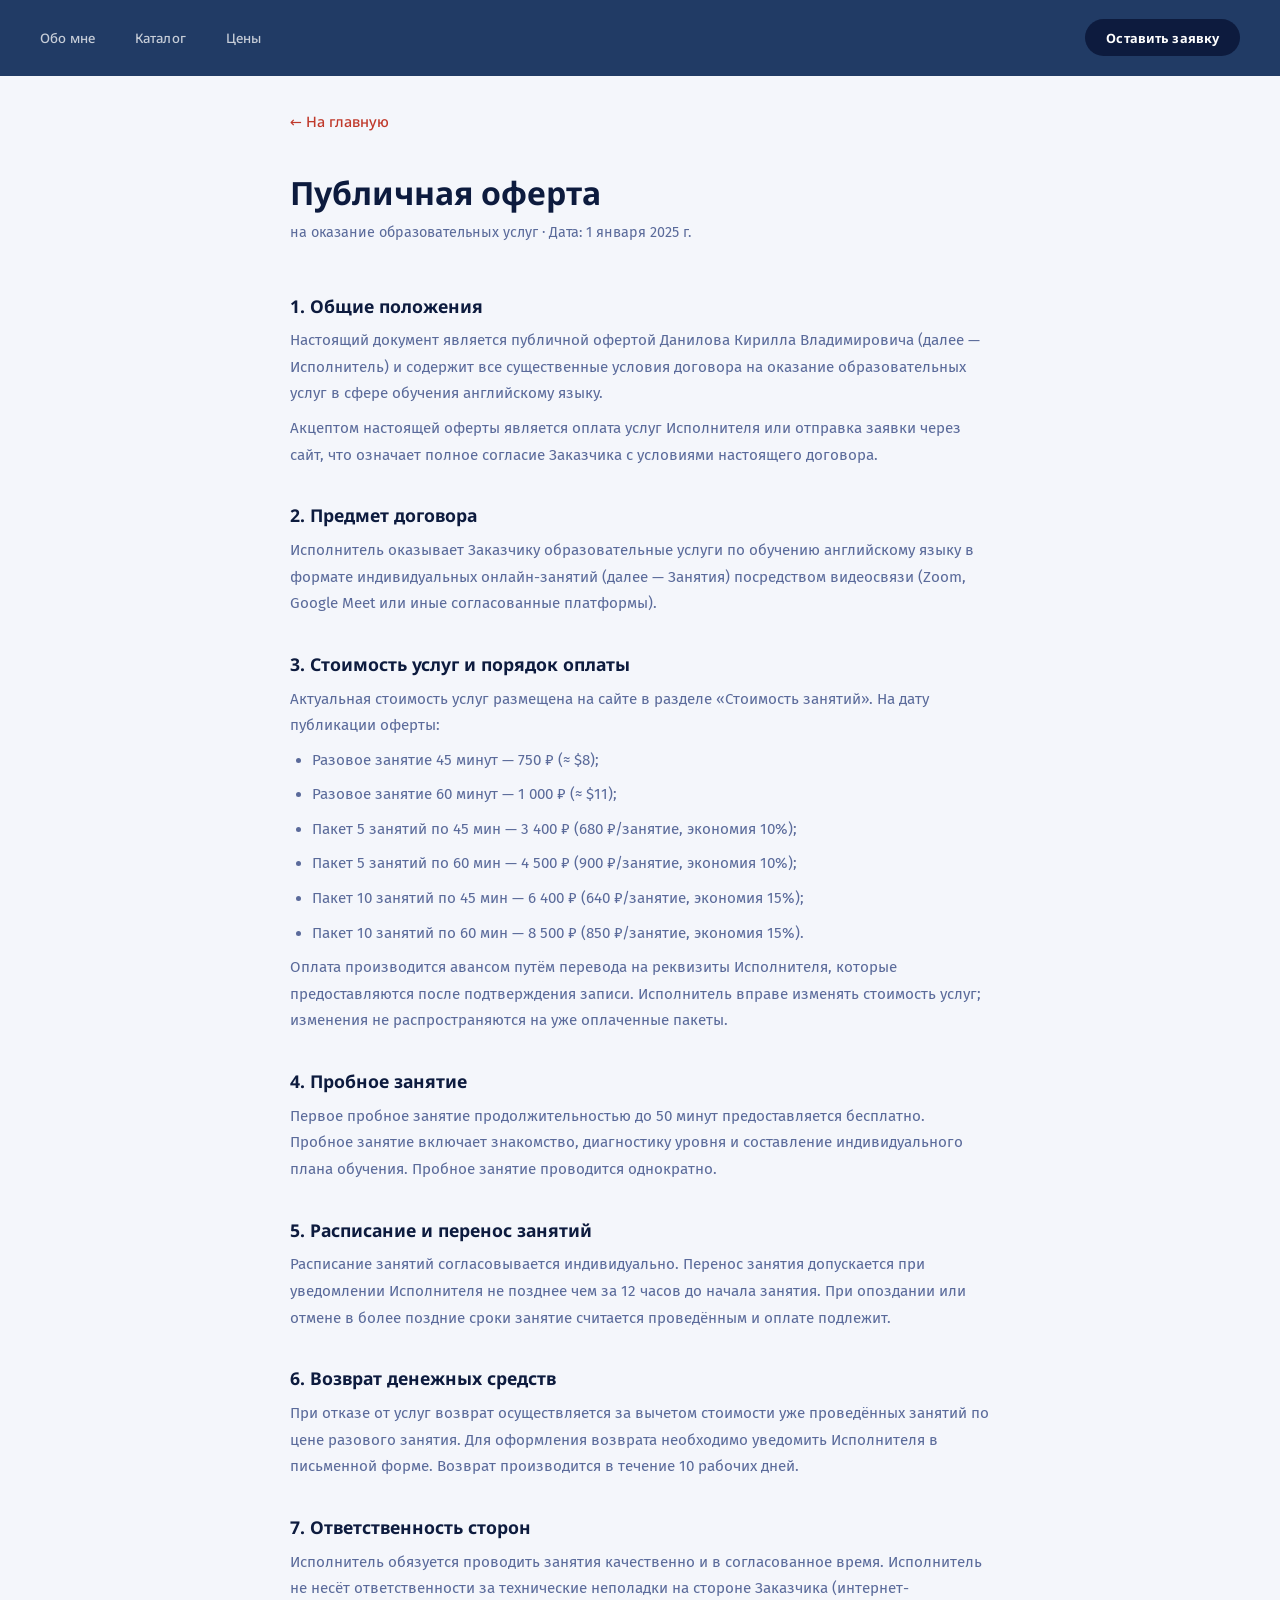
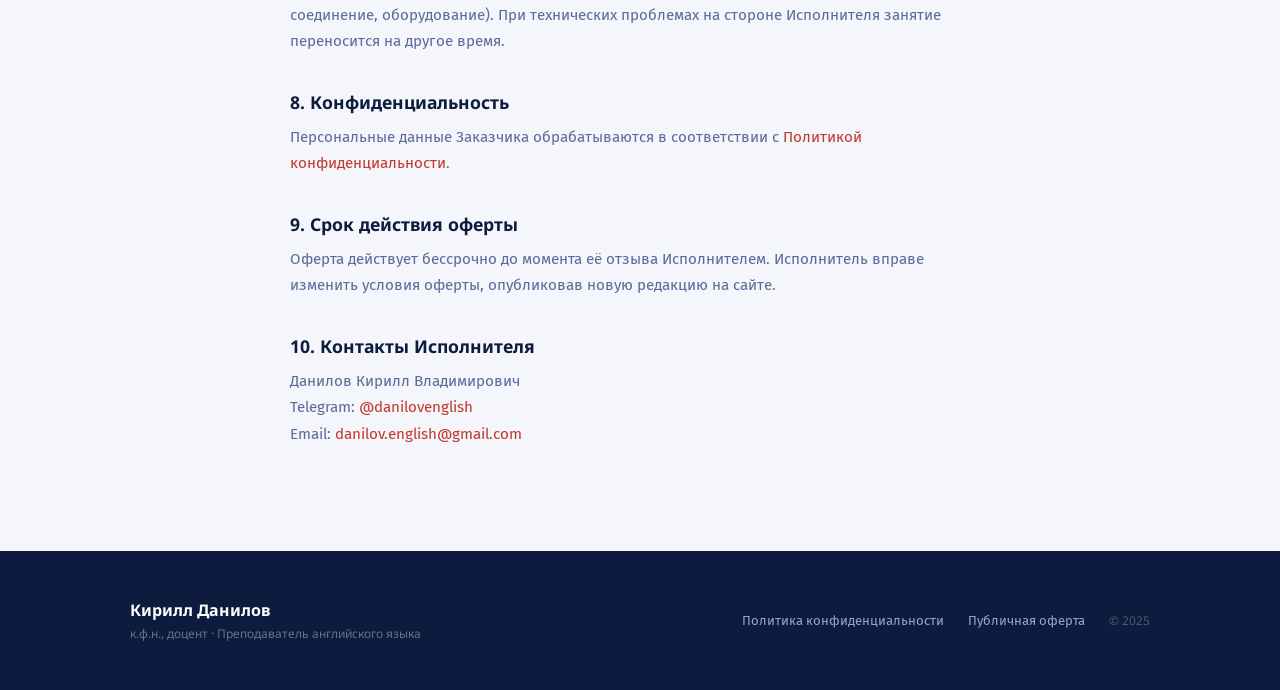
==== commit 52526a8f: "Set 60min=1000₽/$11, 45min=750₽/$8, recalculate packages Co-Authored-By: Claude Sonnet 4.6 <noreply@" ====
--- a/offer.html
+++ b/offer.html
@@ -47,12 +47,12 @@
   <h2>3. Стоимость услуг и порядок оплаты</h2>
   <p>Актуальная стоимость услуг размещена на сайте в разделе «Стоимость занятий». На дату публикации оферты:</p>
   <ul>
-    <li>Разовое занятие 45 минут — 720 ₽ (≈ $8);</li>
-    <li>Разовое занятие 60 минут — 900 ₽ (≈ $10);</li>
-    <li>Пакет 5 занятий по 45 мин — 3 250 ₽ (650 ₽/занятие, экономия 10%);</li>
-    <li>Пакет 5 занятий по 60 мин — 4 050 ₽ (810 ₽/занятие, экономия 10%);</li>
-    <li>Пакет 10 занятий по 45 мин — 6 100 ₽ (610 ₽/занятие, экономия 15%);</li>
-    <li>Пакет 10 занятий по 60 мин — 7 650 ₽ (765 ₽/занятие, экономия 15%).</li>
+    <li>Разовое занятие 45 минут — 750 ₽ (≈ $8);</li>
+    <li>Разовое занятие 60 минут — 1 000 ₽ (≈ $11);</li>
+    <li>Пакет 5 занятий по 45 мин — 3 400 ₽ (680 ₽/занятие, экономия 10%);</li>
+    <li>Пакет 5 занятий по 60 мин — 4 500 ₽ (900 ₽/занятие, экономия 10%);</li>
+    <li>Пакет 10 занятий по 45 мин — 6 400 ₽ (640 ₽/занятие, экономия 15%);</li>
+    <li>Пакет 10 занятий по 60 мин — 8 500 ₽ (850 ₽/занятие, экономия 15%).</li>
   </ul>
   <p>Оплата производится авансом путём перевода на реквизиты Исполнителя, которые предоставляются после подтверждения записи. Исполнитель вправе изменять стоимость услуг; изменения не распространяются на уже оплаченные пакеты.</p>
 
